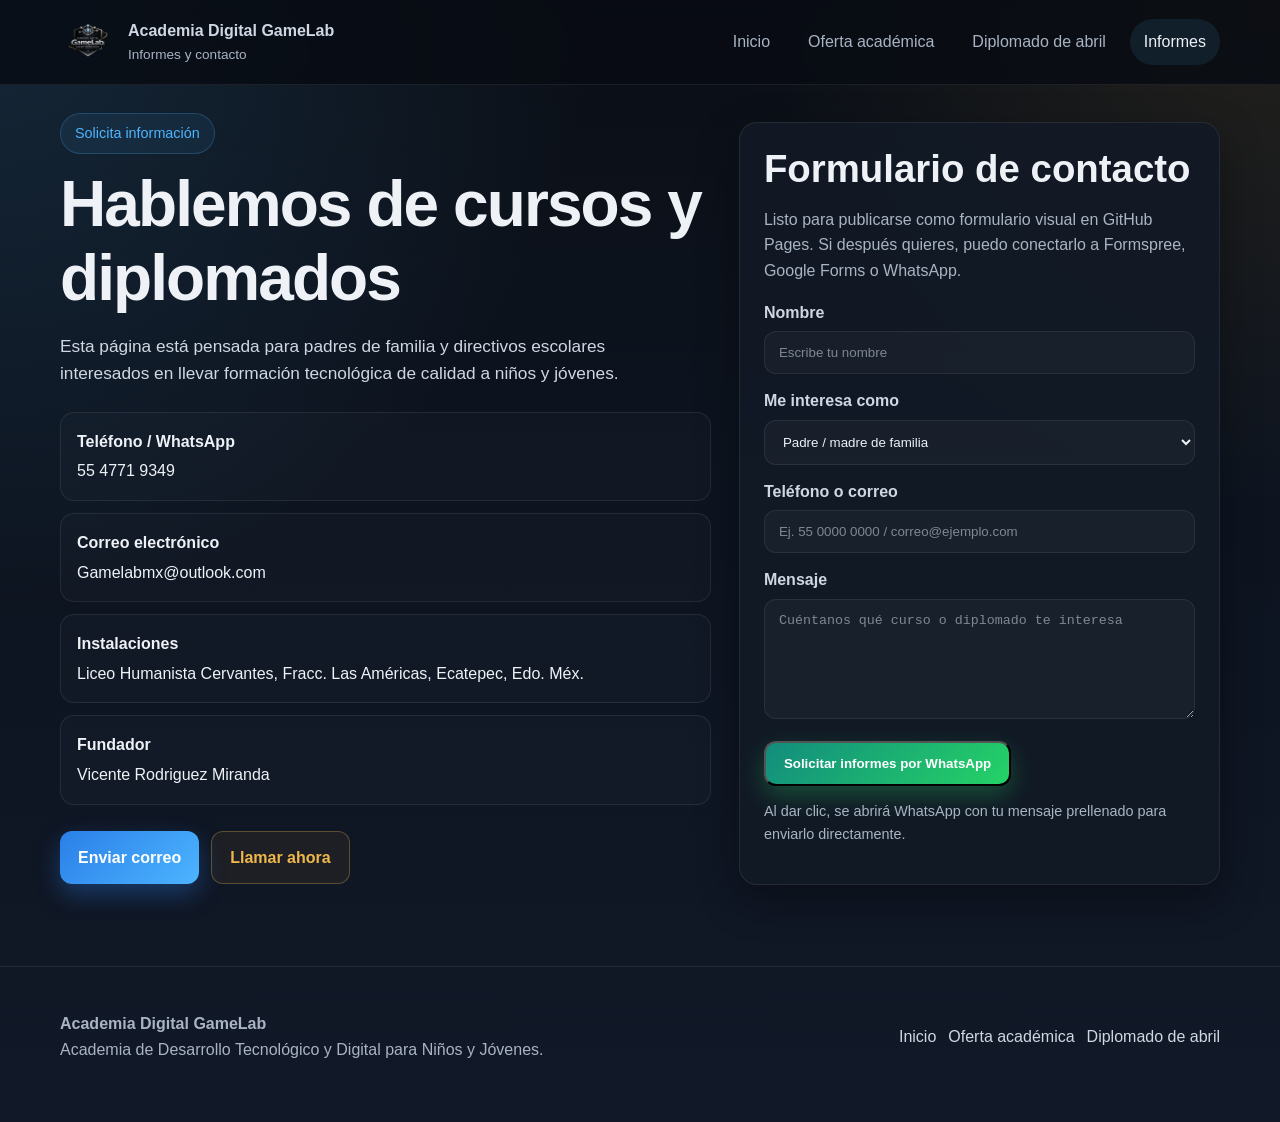
==== contacto.html @ 487d6c34 "Add files via upload" ====
<!DOCTYPE html>
<html lang="es">
<head>
  <meta charset="UTF-8" />
  <meta name="viewport" content="width=device-width, initial-scale=1.0" />
  <meta name="description" content="Solicita informes de cursos y diplomados de Academia Digital GameLab." />
  <title>Informes y contacto | Academia Digital GameLab</title>
  <link rel="stylesheet" href="styles.css" />
</head>
<body>
  <header>
    <div class="container navbar">
      <a class="brand" href="index.html">
        <img src="logo-gamelab.png" alt="Logo Academia Digital GameLab" />
        <div>
          <strong>Academia Digital GameLab</strong>
          <span>Informes y contacto</span>
        </div>
      </a>
      <nav>
        <a href="index.html">Inicio</a>
        <a href="oferta-academica.html">Oferta académica</a>
        <a href="diplomado-abril.html">Diplomado de abril</a>
        <a class="active" href="contacto.html">Informes</a>
      </nav>
    </div>
  </header>

  <main class="section">
    <div class="container two-col">
      <div>
        <div class="badge">Solicita información</div>
        <h1>Hablemos de cursos y diplomados</h1>
        <p class="lead">Esta página está pensada para padres de familia y directivos escolares interesados en llevar formación tecnológica de calidad a niños y jóvenes.</p>

        <div class="contact-list" style="margin-top: 24px;">
          <div class="contact-item">
            <strong>Teléfono / WhatsApp</strong>
            <span>55 4771 9349</span>
          </div>
          <div class="contact-item">
            <strong>Correo electrónico</strong>
            <span>Gamelabmx@outlook.com</span>
          </div>
          <div class="contact-item">
            <strong>Instalaciones</strong>
            <span>Liceo Humanista Cervantes, Fracc. Las Américas, Ecatepec, Edo. Méx.</span>
          </div>
          <div class="contact-item">
            <strong>Fundador</strong>
            <span>Vicente Rodriguez Miranda</span>
          </div>
        </div>

        <div class="actions">
          <a class="btn btn-primary" href="mailto:Gamelabmx@outlook.com">Enviar correo</a>
          <a class="btn btn-secondary" href="tel:5547719349">Llamar ahora</a>
        </div>
      </div>

      <div class="form-card">
        <h2>Formulario de contacto</h2>
        <p>Listo para publicarse como formulario visual en GitHub Pages. Si después quieres, puedo conectarlo a Formspree, Google Forms o WhatsApp.</p>

        <form id="whatsappForm">
          <label for="nombre">Nombre</label>
          <input id="nombre" type="text" placeholder="Escribe tu nombre" />

          <label for="tipo">Me interesa como</label>
          <select id="tipo">
            <option>Padre / madre de familia</option>
            <option>Escuela primaria</option>
            <option>Escuela secundaria</option>
            <option>Otro centro educativo</option>
          </select>

          <label for="contacto">Teléfono o correo</label>
          <input id="contacto" type="text" placeholder="Ej. 55 0000 0000 / correo@ejemplo.com" />

          <label for="mensaje">Mensaje</label>
          <textarea id="mensaje" placeholder="Cuéntanos qué curso o diplomado te interesa"></textarea>

          <button class="btn btn-whatsapp" id="whatsappBtn" type="button">Solicitar informes por WhatsApp</button>
          <p class="small-note">Al dar clic, se abrirá WhatsApp con tu mensaje prellenado para enviarlo directamente.</p>
        </form>
      </div>
    </div>
  </main>

  <footer>
    <div class="container footer-grid">
      <div>
        <p><strong>Academia Digital GameLab</strong><br />Academia de Desarrollo Tecnológico y Digital para Niños y Jóvenes.</p>
      </div>
      <div class="footer-links">
        <a href="index.html">Inicio</a>
        <a href="oferta-academica.html">Oferta académica</a>
        <a href="diplomado-abril.html">Diplomado de abril</a>
      </div>
    </div>
  </footer>

  <script>
    (function () {
      const form = document.getElementById('whatsappForm');
      const button = document.getElementById('whatsappBtn');
      const phone = '525547719349';

      function buildMessage() {
        const nombre = document.getElementById('nombre').value.trim();
        const tipo = document.getElementById('tipo').value.trim();
        const contacto = document.getElementById('contacto').value.trim();
        const mensaje = document.getElementById('mensaje').value.trim();

        const lines = [
          'Hola, me gustaría solicitar informes de Academia Digital GameLab.',
          '',
          'Nombre: ' + (nombre || 'No indicado'),
          'Interés como: ' + (tipo || 'No indicado'),
          'Teléfono o correo: ' + (contacto || 'No indicado'),
          'Mensaje: ' + (mensaje || 'Me gustaría recibir información sobre sus cursos y diplomados.')
        ];

        return lines.join('\n');
      }

      button.addEventListener('click', function () {
        const url = 'https://wa.me/' + phone + '?text=' + encodeURIComponent(buildMessage());
        window.open(url, '_blank');
      });

      form.addEventListener('submit', function (event) {
        event.preventDefault();
        button.click();
      });
    })();
  </script>
</body>
</html>
---- styles.css ----
:root {
  --bg: #0b0f16;
  --bg-soft: #121a26;
  --card: rgba(18, 26, 38, 0.9);
  --line: rgba(255, 255, 255, 0.08);
  --text: #eef2f7;
  --muted: #a9b4c3;
  --blue: #4db5ff;
  --blue-strong: #2a7fe8;
  --gold: #f0b84a;
  --silver: #cfd7e3;
  --shadow: 0 14px 40px rgba(0, 0, 0, 0.35);
  --radius: 18px;
  --max: 1160px;
}

* { box-sizing: border-box; }
html { scroll-behavior: smooth; }
body {
  margin: 0;
  font-family: Arial, Helvetica, sans-serif;
  background:
    radial-gradient(circle at top right, rgba(240, 184, 74, 0.10), transparent 30%),
    radial-gradient(circle at top left, rgba(77, 181, 255, 0.14), transparent 35%),
    linear-gradient(180deg, #0b0f16 0%, #0d1420 45%, #111827 100%);
  color: var(--text);
  line-height: 1.6;
}
img { max-width: 100%; display: block; }
a { color: inherit; text-decoration: none; }

.container {
  width: min(calc(100% - 32px), var(--max));
  margin: 0 auto;
}

header {
  position: sticky;
  top: 0;
  z-index: 10;
  backdrop-filter: blur(10px);
  background: rgba(8, 12, 19, 0.82);
  border-bottom: 1px solid var(--line);
}

.navbar {
  display: flex;
  align-items: center;
  justify-content: space-between;
  gap: 16px;
  padding: 14px 0;
}

.brand {
  display: flex;
  align-items: center;
  gap: 12px;
}

.brand img {
  width: 56px;
  height: 56px;
  object-fit: contain;
}

.brand strong {
  display: block;
  font-size: 1rem;
  color: var(--silver);
}

.brand span {
  display: block;
  font-size: 0.85rem;
  color: var(--muted);
}

nav {
  display: flex;
  flex-wrap: wrap;
  gap: 10px;
}

nav a {
  padding: 10px 14px;
  border-radius: 999px;
  color: var(--muted);
  transition: 0.25s ease;
}

nav a:hover,
nav a.active {
  color: var(--text);
  background: rgba(77, 181, 255, 0.10);
}

.hero {
  padding: 72px 0 44px;
}

.hero-grid,
.two-col {
  display: grid;
  grid-template-columns: 1.15fr 0.85fr;
  gap: 28px;
  align-items: center;
}

.badge {
  display: inline-block;
  padding: 8px 14px;
  border: 1px solid rgba(77, 181, 255, 0.22);
  border-radius: 999px;
  color: var(--blue);
  background: rgba(77, 181, 255, 0.08);
  font-size: 0.9rem;
  margin-bottom: 14px;
}

h1, h2, h3 {
  line-height: 1.15;
  margin: 0 0 14px;
}

h1 {
  font-size: clamp(2.1rem, 5vw, 4rem);
  letter-spacing: -0.03em;
}

h2 {
  font-size: clamp(1.7rem, 3vw, 2.6rem);
}

h3 {
  font-size: 1.15rem;
}

.lead {
  font-size: 1.08rem;
  color: var(--silver);
  max-width: 62ch;
}

.highlight {
  color: var(--gold);
}

.actions {
  display: flex;
  flex-wrap: wrap;
  gap: 12px;
  margin: 26px 0 10px;
}

.btn {
  display: inline-flex;
  align-items: center;
  justify-content: center;
  padding: 13px 18px;
  border-radius: 12px;
  font-weight: 700;
  transition: 0.25s ease;
}

.btn-primary {
  background: linear-gradient(135deg, var(--blue-strong), var(--blue));
  color: white;
  box-shadow: 0 10px 24px rgba(42, 127, 232, 0.35);
}

.btn-primary:hover { transform: translateY(-2px); }

.btn-secondary {
  border: 1px solid rgba(240, 184, 74, 0.30);
  color: var(--gold);
  background: rgba(240, 184, 74, 0.06);
}

.btn-secondary:hover { transform: translateY(-2px); }

.panel,
.card,
.quote,
.form-card {
  background: var(--card);
  border: 1px solid var(--line);
  border-radius: var(--radius);
  box-shadow: var(--shadow);
}

.panel {
  padding: 22px;
}

.logo-card {
  padding: 26px;
  background: linear-gradient(180deg, rgba(15, 21, 31, 0.92), rgba(10, 15, 24, 0.96));
}

.logo-card img {
  width: min(100%, 430px);
  margin: 0 auto;
}

.section {
  padding: 28px 0 44px;
}

.cards {
  display: grid;
  grid-template-columns: repeat(2, minmax(0, 1fr));
  gap: 18px;
}

.card {
  padding: 22px;
}

.card p,
.card li,
.quote p,
.form-card p,
footer p,
li,
p {
  color: var(--muted);
}

.icon-title {
  display: flex;
  align-items: center;
  gap: 10px;
}

.icon {
  width: 12px;
  height: 12px;
  border-radius: 50%;
  background: linear-gradient(135deg, var(--gold), var(--blue));
  box-shadow: 0 0 0 6px rgba(77, 181, 255, 0.08);
}

.quote {
  padding: 22px;
  border-left: 4px solid var(--gold);
}

.quote strong { color: var(--text); }

.list-clean {
  padding-left: 18px;
  margin: 0;
}

.grid-3 {
  display: grid;
  grid-template-columns: repeat(3, minmax(0, 1fr));
  gap: 18px;
}

.timeline {
  display: grid;
  gap: 16px;
}

.timeline .card { position: relative; }
.timeline .step {
  display: inline-block;
  font-size: 0.8rem;
  font-weight: 700;
  color: var(--blue);
  background: rgba(77, 181, 255, 0.08);
  border: 1px solid rgba(77, 181, 255, 0.18);
  padding: 6px 10px;
  border-radius: 999px;
  margin-bottom: 8px;
}

.form-card {
  padding: 24px;
}

label {
  display: block;
  margin-bottom: 6px;
  font-weight: 700;
  color: var(--silver);
}

input, textarea, select {
  width: 100%;
  padding: 13px 14px;
  border-radius: 12px;
  border: 1px solid rgba(255, 255, 255, 0.08);
  background: rgba(255, 255, 255, 0.03);
  color: var(--text);
  margin-bottom: 14px;
}

input::placeholder, textarea::placeholder { color: #7e8895; }
textarea { min-height: 120px; resize: vertical; }

.small-note {
  font-size: 0.9rem;
  color: var(--muted);
}

.contact-list {
  display: grid;
  gap: 12px;
}

.contact-item {
  padding: 16px;
  border: 1px solid var(--line);
  border-radius: 14px;
  background: rgba(255, 255, 255, 0.02);
}

.contact-item strong { display: block; color: var(--text); margin-bottom: 4px; }

footer {
  padding: 28px 0 44px;
  border-top: 1px solid var(--line);
  margin-top: 28px;
}

.footer-grid {
  display: grid;
  grid-template-columns: 1fr auto;
  gap: 16px;
  align-items: center;
}

.footer-links {
  display: flex;
  flex-wrap: wrap;
  gap: 12px;
}

.footer-links a {
  color: var(--silver);
}

.hero-points {
  display: grid;
  gap: 10px;
  margin-top: 18px;
}

.hero-points .point {
  display: flex;
  gap: 10px;
  align-items: flex-start;
  color: var(--silver);
}

.hero-points .point::before {
  content: "";
  flex: 0 0 10px;
  width: 10px;
  height: 10px;
  border-radius: 50%;
  margin-top: 8px;
  background: linear-gradient(135deg, var(--gold), var(--blue));
}

@media (max-width: 900px) {
  .hero-grid,
  .two-col,
  .grid-3,
  .cards,
  .footer-grid {
    grid-template-columns: 1fr;
  }

  .navbar {
    flex-direction: column;
    align-items: flex-start;
  }

  .brand img { width: 48px; height: 48px; }
}


.btn-whatsapp {
  background: linear-gradient(135deg, #128c7e, #25d366);
  color: white;
  box-shadow: 0 10px 24px rgba(37, 211, 102, 0.28);
}

.btn-whatsapp:hover { transform: translateY(-2px); }
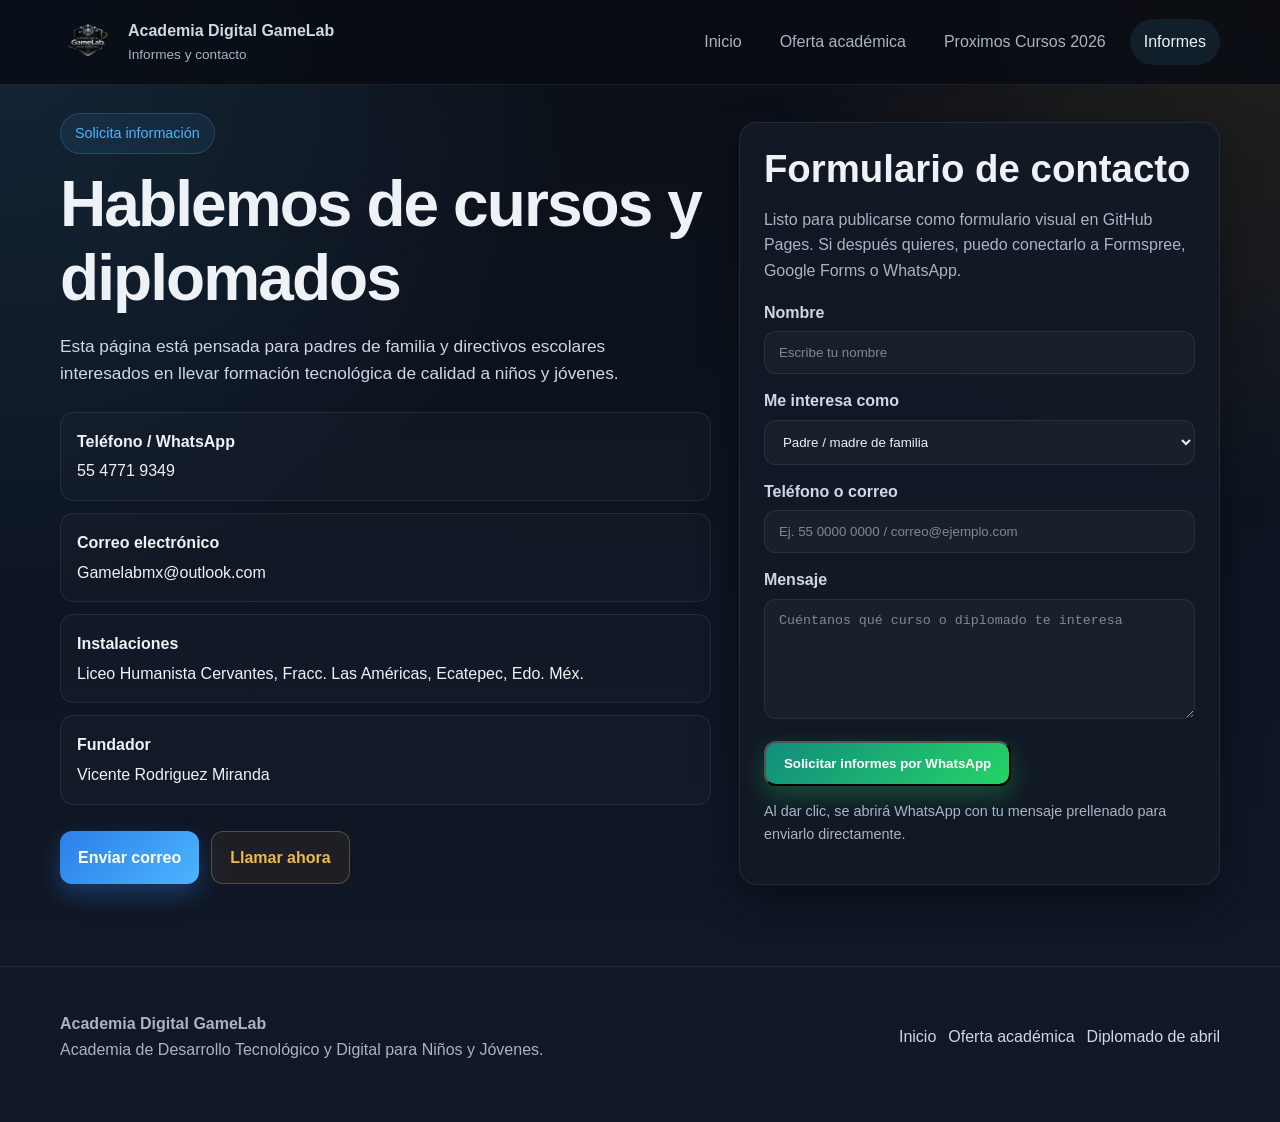
==== commit d74c0687: "Update contacto.html" ====
--- a/contacto.html
+++ b/contacto.html
@@ -20,7 +20,7 @@
       <nav>
         <a href="index.html">Inicio</a>
         <a href="oferta-academica.html">Oferta académica</a>
-        <a href="diplomado-abril.html">Diplomado de abril</a>
+        <a href="diplomado-abril.html">Proximos Cursos 2026</a>
         <a class="active" href="contacto.html">Informes</a>
       </nav>
     </div>
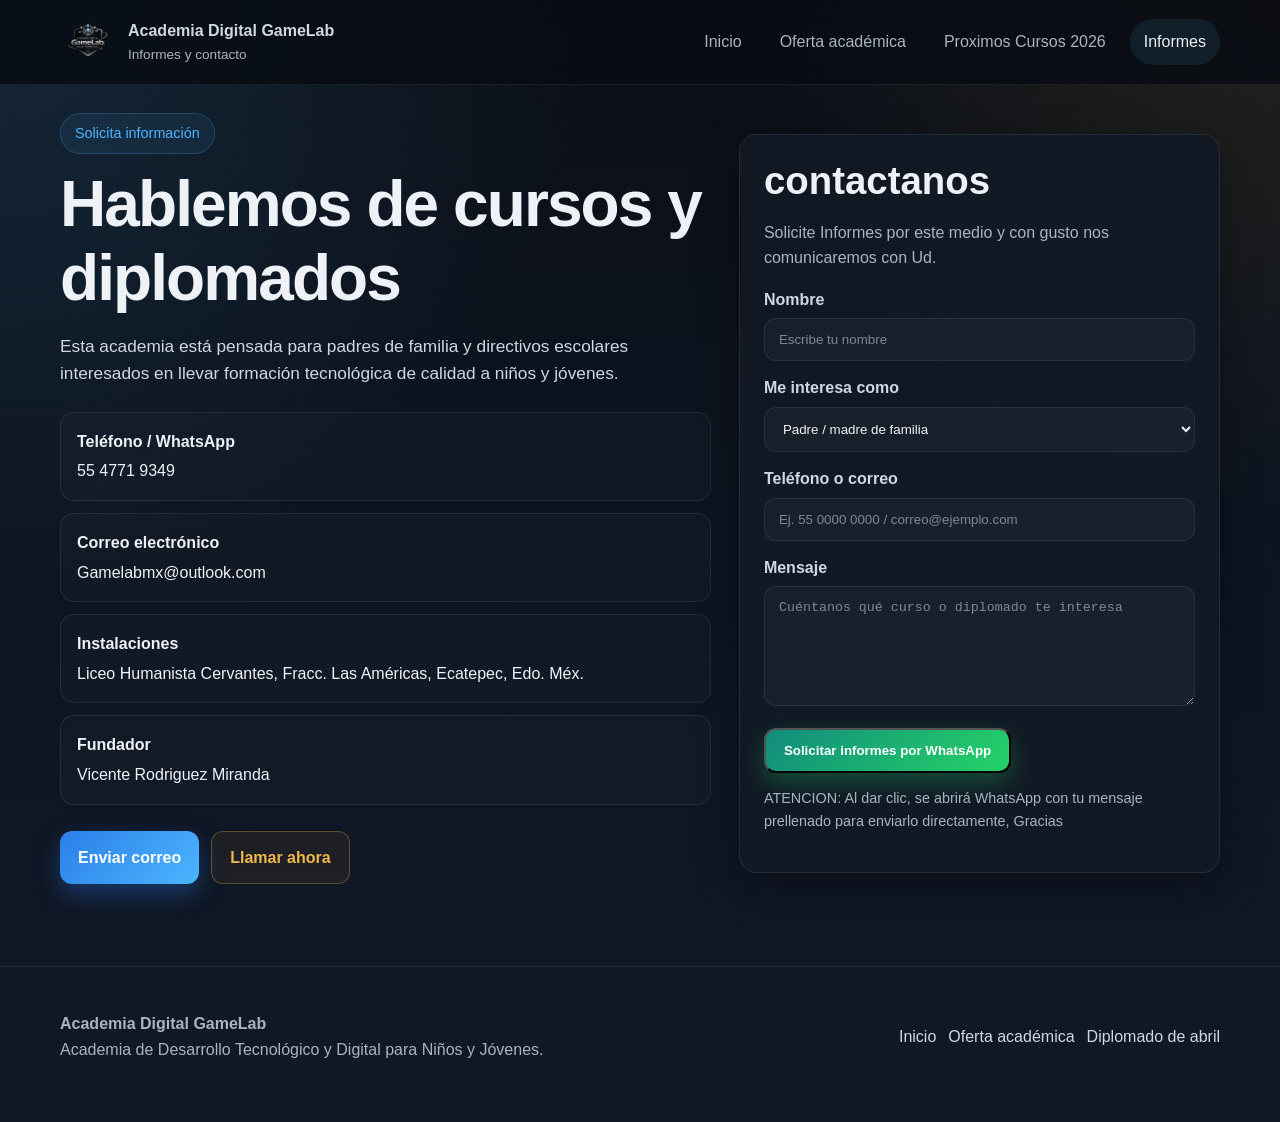
==== commit d586aa14: "Update contacto.html" ====
--- a/contacto.html
+++ b/contacto.html
@@ -31,7 +31,7 @@
       <div>
         <div class="badge">Solicita información</div>
         <h1>Hablemos de cursos y diplomados</h1>
-        <p class="lead">Esta página está pensada para padres de familia y directivos escolares interesados en llevar formación tecnológica de calidad a niños y jóvenes.</p>
+        <p class="lead">Esta academia está pensada para padres de familia y directivos escolares interesados en llevar formación tecnológica de calidad a niños y jóvenes.</p>
 
         <div class="contact-list" style="margin-top: 24px;">
           <div class="contact-item">
@@ -59,8 +59,8 @@
       </div>
 
       <div class="form-card">
-        <h2>Formulario de contacto</h2>
-        <p>Listo para publicarse como formulario visual en GitHub Pages. Si después quieres, puedo conectarlo a Formspree, Google Forms o WhatsApp.</p>
+        <h2>contactanos</h2>
+        <p>Solicite Informes por este medio y con gusto nos comunicaremos con Ud.</p>
 
         <form id="whatsappForm">
           <label for="nombre">Nombre</label>
@@ -69,6 +69,7 @@
           <label for="tipo">Me interesa como</label>
           <select id="tipo">
             <option>Padre / madre de familia</option>
+            <option>Tutor</option>
             <option>Escuela primaria</option>
             <option>Escuela secundaria</option>
             <option>Otro centro educativo</option>
@@ -81,7 +82,7 @@
           <textarea id="mensaje" placeholder="Cuéntanos qué curso o diplomado te interesa"></textarea>
 
           <button class="btn btn-whatsapp" id="whatsappBtn" type="button">Solicitar informes por WhatsApp</button>
-          <p class="small-note">Al dar clic, se abrirá WhatsApp con tu mensaje prellenado para enviarlo directamente.</p>
+          <p class="small-note">ATENCION: Al dar clic, se abrirá WhatsApp con tu mensaje prellenado para enviarlo directamente, Gracias</p>
         </form>
       </div>
     </div>
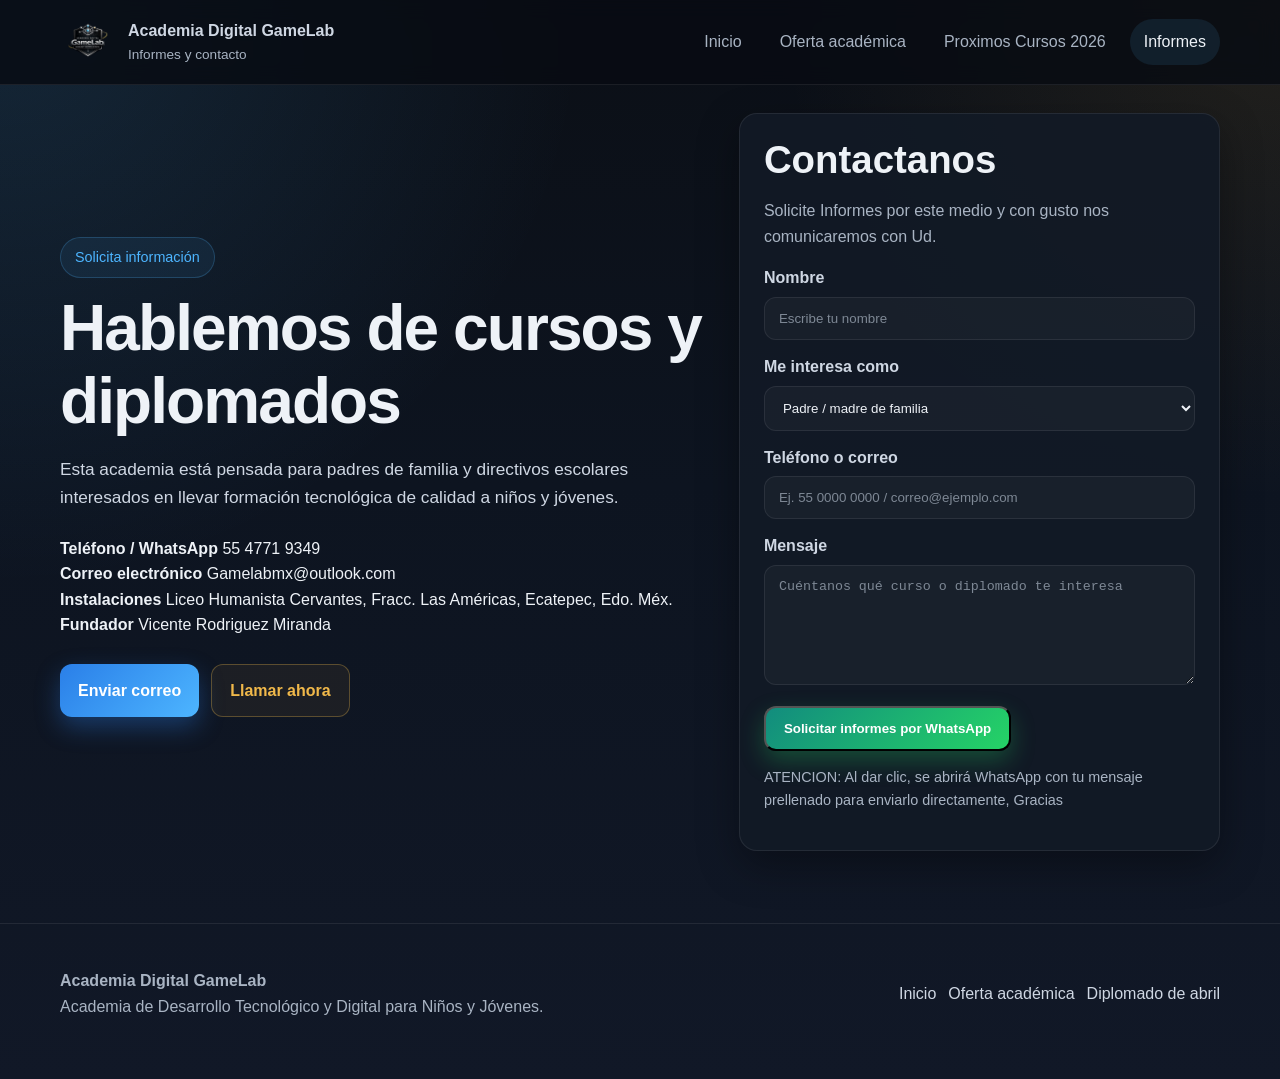
==== commit 6e7780d6: "Update contact list and fix heading capitalization" ====
--- a/contacto.html
+++ b/contacto.html
@@ -33,20 +33,20 @@
         <h1>Hablemos de cursos y diplomados</h1>
         <p class="lead">Esta academia está pensada para padres de familia y directivos escolares interesados en llevar formación tecnológica de calidad a niños y jóvenes.</p>
 
-        <div class="contact-list" style="margin-top: 24px;">
-          <div class="contact-item">
+        <div class="t-list" style="margin-top: 24px;">
+          <div class="t-item">
             <strong>Teléfono / WhatsApp</strong>
             <span>55 4771 9349</span>
           </div>
-          <div class="contact-item">
+          <div class="t-item">
             <strong>Correo electrónico</strong>
             <span>Gamelabmx@outlook.com</span>
           </div>
-          <div class="contact-item">
+          <div class="t-item">
             <strong>Instalaciones</strong>
             <span>Liceo Humanista Cervantes, Fracc. Las Américas, Ecatepec, Edo. Méx.</span>
           </div>
-          <div class="contact-item">
+          <div class="t-item">
             <strong>Fundador</strong>
             <span>Vicente Rodriguez Miranda</span>
           </div>
@@ -59,7 +59,7 @@
       </div>
 
       <div class="form-card">
-        <h2>contactanos</h2>
+        <h2>Contactanos</h2>
         <p>Solicite Informes por este medio y con gusto nos comunicaremos con Ud.</p>
 
         <form id="whatsappForm">
